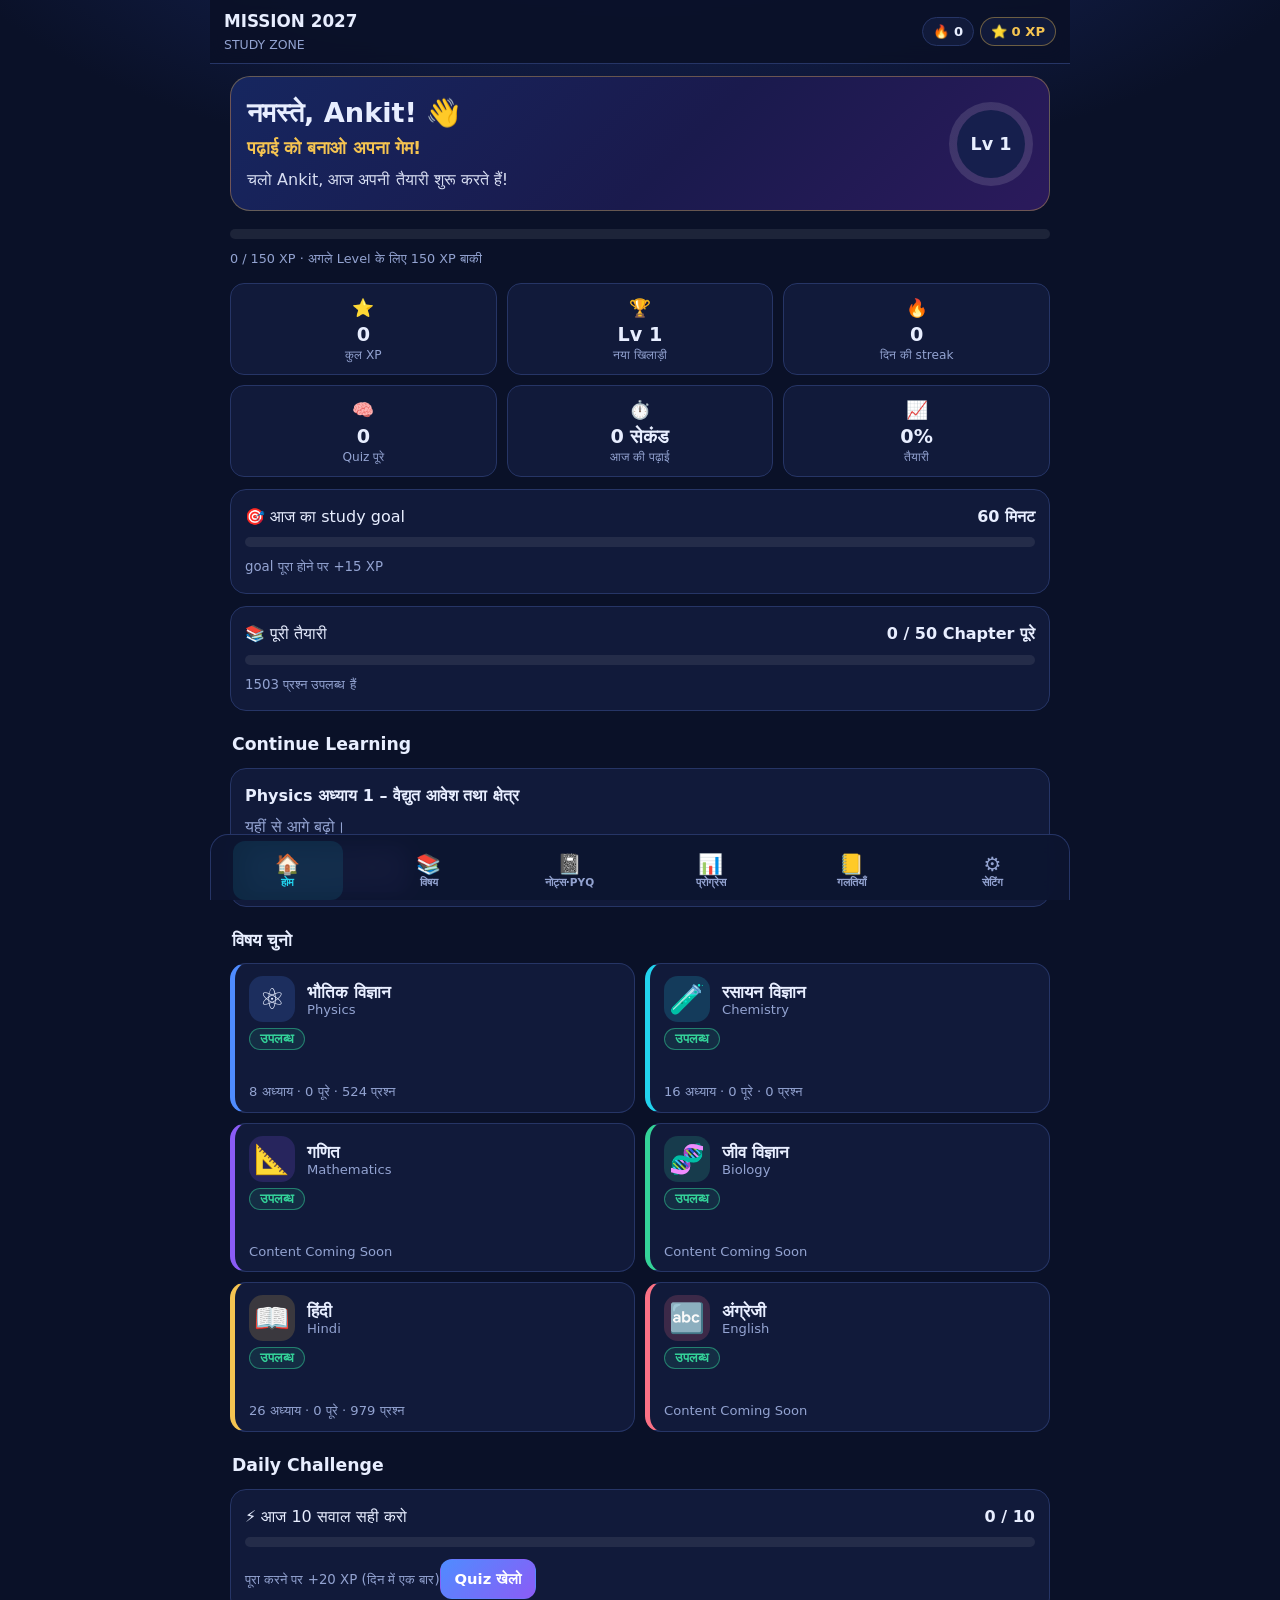
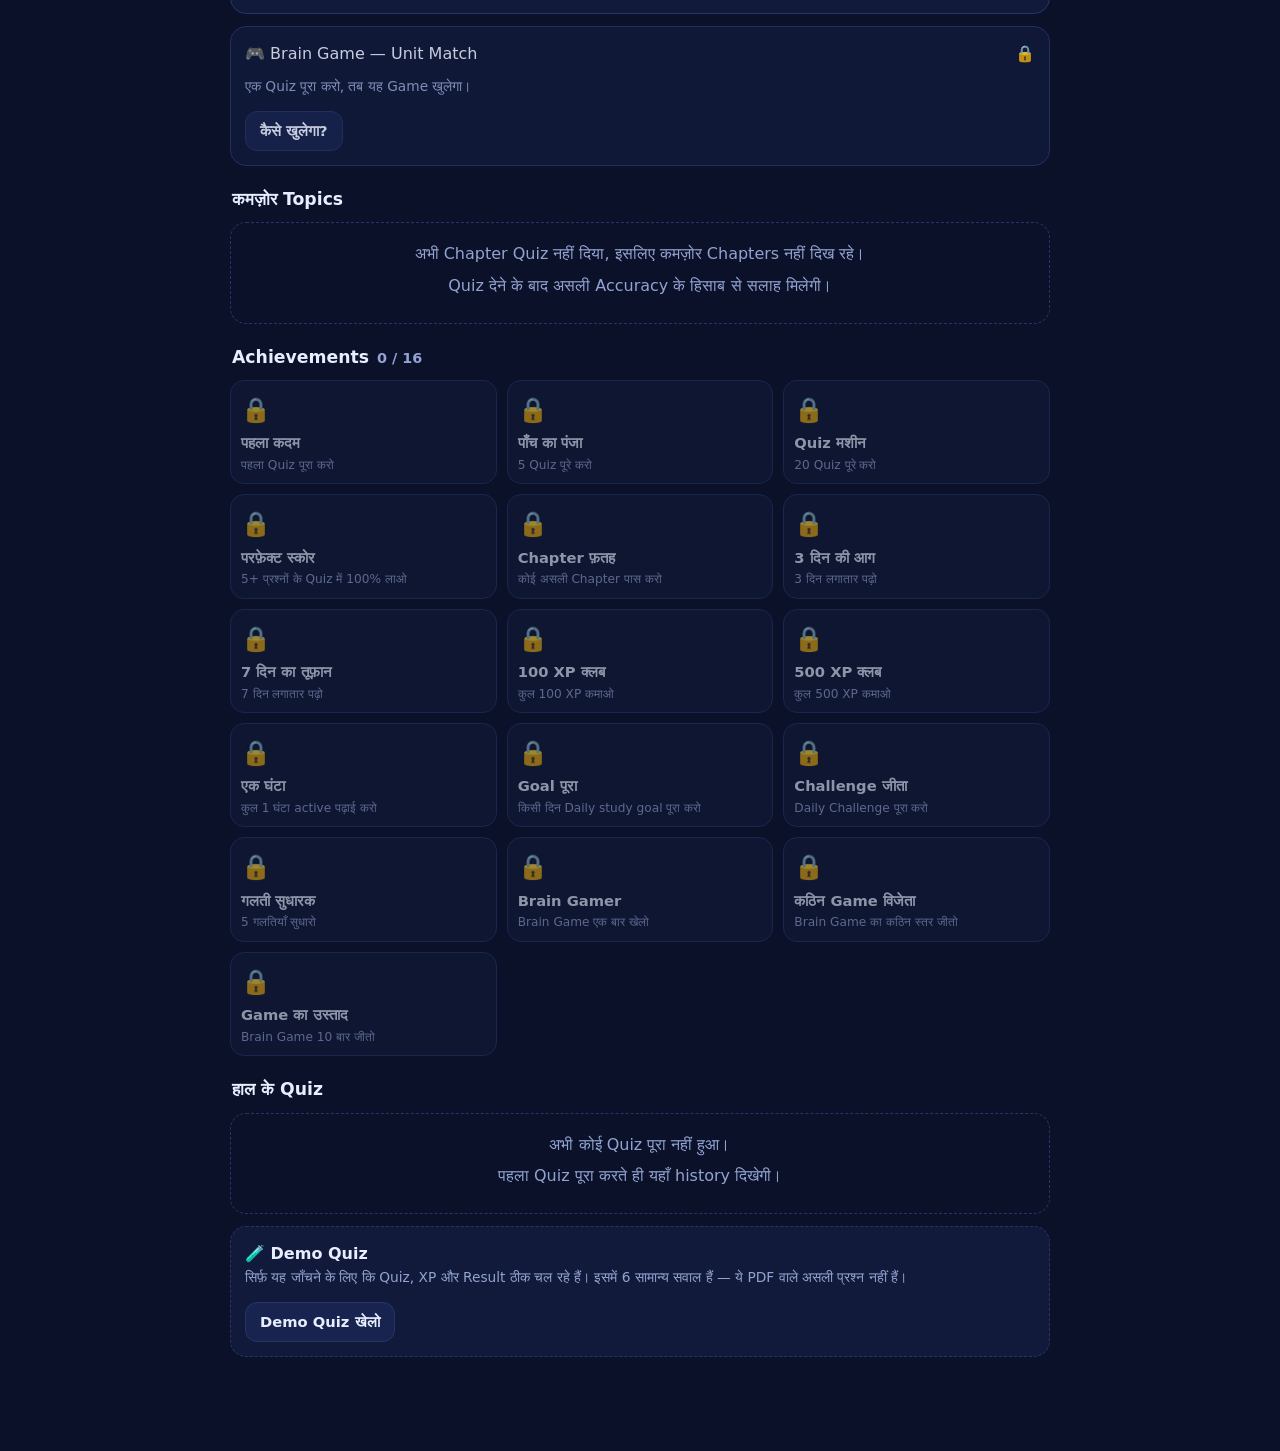
==== index.html @ 1522bf12 "Update index.html" ====
<!DOCTYPE html>
<html lang="hi">
<head>
  <meta charset="UTF-8">
  <meta name="viewport" content="width=device-width, initial-scale=1, viewport-fit=cover">
  <meta name="theme-color" content="#0b1226">
  <meta name="description" content="MISSION 2027 – STUDY ZONE: बिहार बोर्ड कक्षा 12 (2027) की तैयारी के लिए Chapter-wise Quiz, Progress और Rewards।">
  <title>MISSION 2027 – STUDY ZONE</title>
  <link rel="icon" href="data:image/svg+xml,%3Csvg xmlns='http://www.w3.org/2000/svg' viewBox='0 0 100 100'%3E%3Ctext y='.9em' font-size='90'%3E🎯%3C/text%3E%3C/svg%3E">
  <link rel="stylesheet" href="css/style.css">
  <link rel="stylesheet" href="css/responsive.css">
  <link rel="stylesheet" href="css/extras.css">
</head>
<body>
  <div id="app-shell">
    <header class="topbar" id="topbar">
      <button class="icon-btn" id="backBtn" data-action="nav" data-to="/home" aria-label="पीछे जाओ" hidden>←</button>
      <div class="topbar-title">
        <div id="pageTitle">MISSION 2027</div>
        <div id="pageSub" class="topbar-sub">STUDY ZONE</div>
      </div>
      <div class="pills">
        <span class="pill" id="pillStreak" title="Streak (लगातार पढ़ाई के दिन)">🔥 0</span>
        <span class="pill gold" id="pillXp" title="कुल XP">⭐ 0 XP</span>
      </div>
    </header>

    <main id="view" tabindex="-1" aria-live="polite">
      <div class="loading"><div class="spinner"></div><p>लोड हो रहा है…</p></div>
    </main>

    <nav class="bottom-nav x6" id="bottomNav" aria-label="मुख्य मेन्यू">
      <button data-action="nav" data-to="/home" data-tab="home"><span>🏠</span><small>होम</small></button>
      <button data-action="nav" data-to="/subjects" data-tab="subjects"><span>📚</span><small>विषय</small></button>
      <button data-action="nav" data-to="/extras" data-tab="extras"><span>📓</span><small>नोट्स·PYQ</small></button>
      <button data-action="nav" data-to="/progress" data-tab="progress"><span>📊</span><small>प्रोग्रेस</small></button>
      <button data-action="nav" data-to="/mistakes" data-tab="mistakes"><span>📒</span><small>गलतियाँ</small></button>
      <button data-action="nav" data-to="/settings" data-tab="settings"><span>⚙️</span><small>सेटिंग</small></button>
    </nav>
  </div>

  <div id="toastHost" class="toast-host" aria-live="polite"></div>
  <div id="modalHost"></div>

  <noscript>
    <p style="padding:24px;color:#fff;background:#0b1226">इस website को चलाने के लिए JavaScript ज़रूरी है। कृपया browser में JavaScript चालू करें।</p>
  </noscript>

  <!-- JavaScript: क्रम बदलना मत (app.js सबसे आख़िर में) -->
  <script src="js/storage.js"></script>
  <script src="js/timer.js"></script>
  <script src="js/progress.js"></script>
  <script src="js/rewards.js"></script>
  <script src="js/mistakes.js"></script>
  <script src="js/subjects.js"></script>
  <script src="js/chapters.js"></script>
  <script src="js/quiz.js"></script>
  <script src="js/games.js"></script>
  <script src="js/router.js"></script>
  <!-- नए sections (Notes / PYQ / Mixed Practice): app.js से पहले, क्रम यही रखना -->
  <script src="js/extras-core.js"></script>
  <script src="js/extras-quiz.js"></script>
  <script src="js/notes.js"></script>
  <script src="js/pyq.js"></script>
  <script src="js/practice.js"></script>
  <script src="js/app.js"></script>
</body>
</html>
---- css/style.css ----
/* ==========================================================
   MISSION 2027 – STUDY ZONE : मुख्य design (mobile-first)
   रंग बदलने हों तो सिर्फ़ नीचे :root के रंग बदलो।
   ========================================================== */
:root {
  --bg: #0a1128;
  --surface: #111a3a;
  --surface-2: #18244f;
  --line: #263566;
  --text: #e8eeff;
  --muted: #93a3d1;
  --blue: #4f8cff;
  --cyan: #22d3ee;
  --purple: #8b5cf6;
  --gold: #f5c451;
  --green: #34d399;
  --red: #fb7185;
  --radius: 16px;
  --nav-h: 66px;
  --font: "Noto Sans Devanagari", "Mukta", "Nirmala UI", "Segoe UI", system-ui, -apple-system, Roboto, sans-serif;
}

* { box-sizing: border-box; -webkit-tap-highlight-color: transparent; }
html { -webkit-text-size-adjust: 100%; }
body {
  margin: 0;
  background: radial-gradient(1200px 500px at 50% -120px, #1a2a66 0%, var(--bg) 60%) fixed, var(--bg);
  color: var(--text);
  font-family: var(--font);
  font-size: 16px;
  line-height: 1.6;
  min-height: 100vh;
}
h1, h2, h3 { line-height: 1.3; margin: 0; }
p { margin: 0 0 8px; }
button { font-family: inherit; font-size: inherit; color: inherit; cursor: pointer; }
code { background: var(--surface-2); padding: 1px 6px; border-radius: 6px; font-size: 0.85em; word-break: break-all; }
:focus-visible { outline: 3px solid var(--cyan); outline-offset: 2px; }
hr { border: 0; border-top: 1px solid var(--line); margin: 14px 0; }

/* ---------- Layout ---------- */
#app-shell { max-width: 760px; margin: 0 auto; min-height: 100vh; }
#view { padding: 12px 14px calc(var(--nav-h) + 28px + env(safe-area-inset-bottom)); outline: none; }
.page { display: flex; flex-direction: column; gap: 12px; animation: fade 0.25s ease; }
@keyframes fade { from { opacity: 0; } to { opacity: 1; } }

/* ---------- Top bar ---------- */
.topbar {
  position: sticky; top: 0; z-index: 30;
  display: flex; align-items: center; gap: 10px;
  padding: calc(8px + env(safe-area-inset-top)) 14px 8px;
  background: rgba(10, 17, 40, 0.92);
  backdrop-filter: blur(10px);
  border-bottom: 1px solid var(--line);
}
.topbar-title { flex: 1; min-width: 0; }
#pageTitle { font-weight: 800; font-size: 1.05rem; white-space: nowrap; overflow: hidden; text-overflow: ellipsis; }
.topbar-sub { font-size: 0.78rem; color: var(--muted); white-space: nowrap; overflow: hidden; text-overflow: ellipsis; }
.topbar-sub:empty { display: none; }
.icon-btn {
  width: 44px; height: 44px; border-radius: 12px; border: 1px solid var(--line);
  background: var(--surface); font-size: 1.3rem; display: grid; place-items: center; flex: none;
}
.icon-btn[hidden] { display: none; }
.pills { display: flex; gap: 6px; flex: none; }
.pill { background: var(--surface); border: 1px solid var(--line); border-radius: 999px; padding: 3px 10px; font-size: 0.82rem; font-weight: 700; white-space: nowrap; }
.pill.gold { color: var(--gold); border-color: rgba(245, 196, 81, 0.4); }

/* ---------- Bottom nav ---------- */
.bottom-nav {
  position: fixed; left: 0; right: 0; bottom: 0; z-index: 40;
  display: flex; justify-content: space-around;
  height: calc(var(--nav-h) + env(safe-area-inset-bottom));
  padding: 6px 6px env(safe-area-inset-bottom);
  background: rgba(13, 21, 48, 0.96); backdrop-filter: blur(10px);
  border-top: 1px solid var(--line);
}
.bottom-nav button {
  flex: 1; max-width: 110px; background: none; border: 0; border-radius: 12px;
  display: flex; flex-direction: column; align-items: center; justify-content: center; gap: 0; color: var(--muted);
}
.bottom-nav button span { font-size: 1.35rem; line-height: 1.2; }
.bottom-nav button small { font-size: 0.72rem; font-weight: 600; }
.bottom-nav button.active { color: var(--cyan); background: rgba(34, 211, 238, 0.1); }

/* ---------- Cards / text ---------- */
.card { background: var(--surface); border: 1px solid var(--line); border-radius: var(--radius); padding: 14px; }
.card-title { font-size: 1.02rem; margin-bottom: 8px; }
.sec-title { font-size: 1.08rem; margin: 10px 2px 0; display: flex; align-items: baseline; gap: 8px; }
.muted { color: var(--muted); }
.small { font-size: 0.86rem; }
.center { text-align: center; }
.kv { display: flex; justify-content: space-between; gap: 10px; align-items: baseline; margin-bottom: 8px; }
.kv b { text-align: right; }

/* ---------- Grids ---------- */
.grid-2 { display: grid; grid-template-columns: repeat(2, 1fr); gap: 10px; }
.grid-3 { display: grid; grid-template-columns: repeat(3, 1fr); gap: 10px; }
.grid-cards { display: grid; grid-template-columns: 1fr; gap: 10px; }
.stat {
  background: var(--surface); border: 1px solid var(--line); border-radius: 14px;
  padding: 10px 8px; text-align: center; display: flex; flex-direction: column; gap: 0; min-width: 0;
}
.stat b { font-size: 1.2rem; overflow-wrap: anywhere; line-height: 1.35; }
.stat small { color: var(--muted); font-size: 0.76rem; line-height: 1.3; }
.stat-ico { font-size: 1.1rem; }
.stat.ok b { color: var(--green); }
.stat.bad b { color: var(--red); }
.stat.gold b { color: var(--gold); }

/* ---------- Buttons ---------- */
.btn {
  min-height: 46px; padding: 10px 18px; border-radius: 14px; border: 1px solid transparent;
  background: linear-gradient(135deg, var(--blue), var(--purple)); color: #fff; font-weight: 700;
  text-decoration: none; display: inline-flex; align-items: center; justify-content: center; text-align: center;
  transition: transform 0.08s ease, filter 0.15s ease;
}
.btn:active { transform: scale(0.97); }
.btn:hover { filter: brightness(1.08); }
.btn.small { min-height: 40px; padding: 6px 14px; font-size: 0.92rem; border-radius: 12px; }
.btn.block { width: 100%; }
.btn.ghost { background: var(--surface-2); border-color: var(--line); color: var(--text); }
.btn.success { background: linear-gradient(135deg, #10b981, #059669); }
.btn.danger { background: linear-gradient(135deg, #ef4444, #be123c); }
.btn:disabled { opacity: 0.45; cursor: not-allowed; filter: none; transform: none; }
.btn-row { display: flex; gap: 8px; flex-wrap: wrap; }
.btn-row.wrap > * { flex: 1 1 140px; }
.btn-stack { display: flex; flex-direction: column; gap: 8px; }
.link-btn { background: none; border: 0; color: var(--muted); text-decoration: underline; padding: 10px; align-self: center; font-size: 0.86rem; }

/* ---------- Chips ---------- */
.chip { display: inline-block; background: var(--surface-2); border: 1px solid var(--line); border-radius: 999px; padding: 2px 10px; font-size: 0.8rem; font-weight: 600; white-space: nowrap; }
.chip.tiny { font-size: 0.72rem; padding: 0 8px; }
.chip.ok, .chip.st-done { color: var(--green); border-color: rgba(52, 211, 153, 0.5); background: rgba(52, 211, 153, 0.1); }
.chip.bad, .chip.st-error { color: var(--red); border-color: rgba(251, 113, 133, 0.5); background: rgba(251, 113, 133, 0.1); }
.chip.soon, .chip.st-soon { color: var(--gold); border-color: rgba(245, 196, 81, 0.45); background: rgba(245, 196, 81, 0.08); }
.chip.st-progress { color: var(--cyan); border-color: rgba(34, 211, 238, 0.5); }
.chip.st-new { color: var(--blue); border-color: rgba(79, 140, 255, 0.5); }
.chip.st-locked { color: var(--muted); }
.chip.src-pdf { color: var(--cyan); }
.chip.src-demo { color: var(--gold); }
.chip.src-concept { color: var(--purple); }
.chip.src-pyq { color: var(--green); }
.chips { display: flex; gap: 8px; flex-wrap: wrap; }
.chips.scroll { flex-wrap: nowrap; overflow-x: auto; padding-bottom: 4px; }
.chip-btn { background: var(--surface); border: 1px solid var(--line); border-radius: 999px; padding: 7px 14px; min-height: 40px; font-weight: 600; white-space: nowrap; }
.chip-btn.on { background: rgba(34, 211, 238, 0.14); border-color: var(--cyan); color: var(--cyan); }

/* ---------- Progress bar ---------- */
.progress { height: 10px; background: rgba(255, 255, 255, 0.08); border-radius: 999px; overflow: hidden; display: block; margin: 6px 0; }
.progress > span { display: block; height: 100%; background: linear-gradient(90deg, var(--cyan), var(--blue)); border-radius: 999px; transition: width 0.5s ease; }

/* ---------- Banners / empty ---------- */
.banner { border-radius: 14px; padding: 10px 14px; font-weight: 600; display: flex; justify-content: space-between; gap: 10px; align-items: center; border: 1px solid var(--line); background: var(--surface-2); }
.banner.warn { background: rgba(245, 196, 81, 0.12); border-color: rgba(245, 196, 81, 0.5); }
.banner.info { background: rgba(79, 140, 255, 0.12); border-color: rgba(79, 140, 255, 0.5); }
.banner.ok { background: rgba(52, 211, 153, 0.12); border-color: rgba(52, 211, 153, 0.5); display: block; }
.banner.bad { background: rgba(251, 113, 133, 0.12); border-color: rgba(251, 113, 133, 0.5); }
.empty { text-align: center; padding: 18px 14px; border: 1px dashed var(--line); border-radius: var(--radius); color: var(--muted); }
.empty p { margin-bottom: 6px; }
.empty.big { padding: 28px 16px; display: flex; flex-direction: column; align-items: center; gap: 8px; }
.empty.big h3 { color: var(--text); }
.empty-ico { font-size: 2.4rem; }
.empty.ok-box { color: var(--green); border-color: rgba(52, 211, 153, 0.4); }
.loading { display: flex; flex-direction: column; align-items: center; gap: 12px; padding: 60px 0; color: var(--muted); }
.spinner { width: 38px; height: 38px; border-radius: 50%; border: 4px solid var(--line); border-top-color: var(--cyan); animation: spin 0.8s linear infinite; }
@keyframes spin { to { transform: rotate(360deg); } }

/* ---------- Rows list ---------- */
.list { display: flex; flex-direction: column; gap: 8px; }
.row-btn {
  display: flex; align-items: center; gap: 10px; width: 100%; text-align: left;
  background: var(--surface); border: 1px solid var(--line); border-radius: 14px; padding: 10px 12px;
}
.row-ico { width: 34px; height: 34px; border-radius: 10px; display: grid; place-items: center; font-weight: 800; flex: none; background: var(--surface-2); }
.row-ico.ok { color: var(--green); background: rgba(52, 211, 153, 0.14); }
.row-ico.bad { color: var(--red); background: rgba(251, 113, 133, 0.14); }
.row-main { flex: 1; min-width: 0; display: flex; flex-direction: column; }
.row-main strong { overflow-wrap: anywhere; }
.row-main small, .row-end small { color: var(--muted); font-size: 0.78rem; }
.row-end { display: flex; flex-direction: column; align-items: flex-end; flex: none; }

/* ---------- Home hero ---------- */
.hero {
  display: flex; align-items: center; justify-content: space-between; gap: 12px;
  padding: 18px 16px; border-radius: 20px; border: 1px solid rgba(245, 196, 81, 0.35);
  background: linear-gradient(135deg, #16265f 0%, #1a1a4d 55%, #2b1a5c 100%);
}
.hero h1 { font-size: 1.45rem; }
.tagline { font-size: 1.12rem; font-weight: 800; color: var(--gold); margin: 4px 0; }
.hero-msg { color: var(--text); margin: 0; opacity: 0.92; }
.hero-level { flex: none; }
.ring {
  --p: 0; width: 84px; height: 84px; border-radius: 50%; position: relative; display: grid; place-items: center;
  background: conic-gradient(var(--gold) calc(var(--p) * 1%), rgba(255, 255, 255, 0.12) 0);
}
.ring::before { content: ""; position: absolute; inset: 8px; border-radius: 50%; background: #161f4d; }
.ring span { position: relative; font-weight: 800; font-size: 1.1rem; }
.xpbar small { color: var(--muted); font-size: 0.8rem; }
.xpbar .progress > span { background: linear-gradient(90deg, var(--gold), #f59e0b); }

/* ---------- Subject card ---------- */
.subject-card {
  --accent: var(--blue);
  display: flex; flex-direction: column; gap: 6px; text-align: left; width: 100%;
  background: var(--surface); border: 1px solid var(--line); border-left: 5px solid var(--accent); border-radius: var(--radius); padding: 12px 14px;
}
.subject-card .chip { align-self: flex-start; }
.subject-card .progress > span { background: var(--accent); }
.sc-top { display: flex; align-items: center; gap: 12px; }
.sc-ico { font-size: 1.8rem; width: 46px; height: 46px; border-radius: 14px; display: grid; place-items: center; background: color-mix(in srgb, var(--accent) 18%, transparent); flex: none; }
.sc-ico.big { font-size: 2.1rem; width: 56px; height: 56px; }
.sc-name { display: flex; flex-direction: column; }
.sc-name strong { font-size: 1.05rem; }
.sc-name small, .sc-meta { color: var(--muted); font-size: 0.82rem; }

.hero-sub { --accent: var(--blue); border-top: 4px solid var(--accent); }
.hero-sub .progress > span { background: var(--accent); }
.hs-top { display: flex; align-items: center; gap: 12px; margin-bottom: 8px; }
.hs-top > div { flex: 1; min-width: 0; }
.hs-top h2 { font-size: 1.2rem; }

/* ---------- Chapter card ---------- */
.chapter-list { display: flex; flex-direction: column; gap: 10px; }
.chapter-card { background: var(--surface); border: 1px solid var(--line); border-radius: var(--radius); padding: 12px 14px; display: flex; flex-direction: column; gap: 8px; cursor: pointer; }
.chapter-card.st-locked { opacity: 0.6; }
.chapter-card.st-done { border-color: rgba(52, 211, 153, 0.5); }
.cc-head { display: flex; gap: 12px; align-items: flex-start; }
.cc-no { width: 38px; height: 38px; border-radius: 12px; flex: none; display: grid; place-items: center; font-weight: 800; background: linear-gradient(135deg, var(--blue), var(--purple)); }
.cc-no.big { width: 52px; height: 52px; font-size: 1.4rem; }
.cc-title { display: flex; flex-direction: column; gap: 6px; min-width: 0; }
.cc-title strong { overflow-wrap: anywhere; }
.cc-chips { display: flex; flex-wrap: wrap; gap: 6px; }
.cc-stats { display: flex; gap: 16px; color: var(--muted); font-size: 0.86rem; }
.cc-stats b { color: var(--text); }
.soon-card { border-style: dashed; }

/* ---------- Quiz ---------- */
.quiz-top { display: flex; align-items: center; gap: 8px; }
.quiz-timer { margin-left: auto; font-weight: 700; font-variant-numeric: tabular-nums; color: var(--gold); }
.q-card { padding: 16px; }
.q-text { font-size: 1.08rem; font-weight: 600; white-space: pre-wrap; overflow-wrap: anywhere; margin: 0 0 6px; }
.options { display: flex; flex-direction: column; gap: 10px; }
.opt {
  display: flex; gap: 12px; align-items: center; text-align: left; width: 100%;
  min-height: 54px; padding: 10px 12px; border-radius: 14px; background: var(--surface); border: 1.5px solid var(--line);
  transition: border-color 0.15s ease, background 0.15s ease;
}
.opt:not(:disabled):hover { border-color: var(--blue); }
.opt:not(:disabled):active { transform: scale(0.99); }
.opt-key { width: 32px; height: 32px; border-radius: 10px; display: grid; place-items: center; font-weight: 800; background: var(--surface-2); flex: none; }
.opt-text { flex: 1; overflow-wrap: anywhere; white-space: pre-wrap; }
.opt:disabled { cursor: default; color: var(--text); }
.opt.right { border-color: var(--green); background: rgba(52, 211, 153, 0.14); }
.opt.right .opt-key { background: var(--green); color: #052e1c; }
.opt.wrong { border-color: var(--red); background: rgba(251, 113, 133, 0.14); }
.opt.wrong .opt-key { background: var(--red); color: #3b0714; }
.opt.dim { opacity: 0.5; }
.feedback { border-radius: 14px; padding: 12px 14px; border: 1px solid; animation: fade 0.25s ease; }
.feedback.ok { border-color: var(--green); background: rgba(52, 211, 153, 0.1); }
.feedback.bad { border-color: var(--red); background: rgba(251, 113, 133, 0.1); }
.feedback p { margin: 4px 0 0; }
.expl { color: #cfd9f7; white-space: pre-wrap; overflow-wrap: anywhere; }
.quiz-nav { display: flex; gap: 10px; }
.quiz-nav .btn { flex: 1; }

/* ---------- Result ---------- */
.result-hero { text-align: center; display: flex; flex-direction: column; align-items: center; gap: 8px; padding: 20px 14px; }
.result-hero .ring { width: 112px; height: 112px; }
.result-hero .ring::before { inset: 10px; background: var(--surface); }
.result-hero .ring span { font-size: 1.6rem; }
.result-hero.ok { border-color: var(--green); }
.result-hero.ok .ring { background: conic-gradient(var(--green) calc(var(--p) * 1%), rgba(255, 255, 255, 0.12) 0); }
.result-hero.bad { border-color: var(--red); }
.result-hero.bad .ring { background: conic-gradient(var(--red) calc(var(--p) * 1%), rgba(255, 255, 255, 0.12) 0); }
.result-hero.info .ring { background: conic-gradient(var(--cyan) calc(var(--p) * 1%), rgba(255, 255, 255, 0.12) 0); }
.xp-list { list-style: none; margin: 0 0 8px; padding: 0; }
.xp-list li { display: flex; justify-content: space-between; gap: 10px; padding: 6px 0; border-bottom: 1px dashed var(--line); }
.xp-list li b { color: var(--gold); }
.advice { border-left: 4px solid var(--cyan); }

/* ---------- Mistakes / review ---------- */
.mk-head { display: flex; gap: 8px; margin-bottom: 8px; flex-wrap: wrap; }
.mistake, .review { display: block; }
.mistake.resolved { opacity: 0.75; }
.ans { margin: 4px 0; overflow-wrap: anywhere; }
.ans.ok { color: var(--green); }
.ans.bad { color: var(--red); }
.review.ok { border-left: 4px solid var(--green); }
.review.bad { border-left: 4px solid var(--red); }
.summary-row { display: grid; grid-template-columns: repeat(3, 1fr); text-align: center; }
.summary-row b { display: block; font-size: 1.3rem; }
.summary-row small { color: var(--muted); }
.weak { border-left: 4px solid var(--red); }
.weak-head { display: flex; justify-content: space-between; gap: 8px; align-items: center; margin-bottom: 6px; }

/* ---------- Progress page ---------- */
.acc-row { margin-bottom: 12px; }
.acc-row:last-child { margin-bottom: 0; }
.acc-head { display: flex; justify-content: space-between; }
.bars { display: flex; gap: 8px; align-items: flex-end; height: 150px; }
.bar-col { flex: 1; display: flex; flex-direction: column; align-items: center; height: 100%; }
.bar-val { font-size: 0.72rem; color: var(--muted); height: 16px; }
.bar-track { flex: 1; width: 100%; max-width: 30px; display: flex; align-items: flex-end; background: rgba(255, 255, 255, 0.05); border-radius: 8px; overflow: hidden; }
.bar-track i { display: block; width: 100%; background: var(--blue); border-radius: 8px 8px 0 0; }
.bar-track i.today { background: var(--gold); }
.bar-lbl { font-size: 0.72rem; color: var(--muted); }

/* ---------- Achievements ---------- */
.badges { display: grid; grid-template-columns: repeat(2, 1fr); gap: 10px; }
.badge { background: var(--surface); border: 1px solid var(--line); border-radius: 14px; padding: 10px; display: flex; flex-direction: column; align-items: flex-start; gap: 2px; }
.badge b { font-size: 0.92rem; }
.badge small { color: var(--muted); font-size: 0.76rem; line-height: 1.35; }
.b-ico { font-size: 1.5rem; }
.badge.on { border-color: rgba(245, 196, 81, 0.6); background: linear-gradient(135deg, rgba(245, 196, 81, 0.12), var(--surface)); }
.badge.off { opacity: 0.6; }

/* ---------- Home cards ---------- */
.challenge.done { border-color: rgba(52, 211, 153, 0.5); }
.game-card.locked { opacity: 0.85; }
.demo { border-style: dashed; }
.continue p { margin-bottom: 6px; }

/* ---------- Game ---------- */
.game-info { display: flex; gap: 8px; margin-bottom: 8px; }
.game-board { display: grid; grid-template-columns: repeat(3, 1fr); gap: 8px; }
.gcard {
  min-height: 84px; padding: 6px; border-radius: 14px; border: 1.5px solid var(--line); background: var(--surface-2);
  display: grid; place-items: center; text-align: center; font-weight: 700; font-size: 0.86rem; line-height: 1.3; overflow-wrap: anywhere;
}
.gcard .q { font-size: 1.6rem; color: var(--muted); }
.gcard.open { border-color: var(--cyan); background: rgba(34, 211, 238, 0.12); }
.gcard.matched { border-color: var(--green); background: rgba(52, 211, 153, 0.14); color: var(--text); opacity: 1; }
.gcard.q.open span, .gcard.q.matched span { color: var(--text); }
.gcard.a.open span, .gcard.a.matched span { color: var(--gold); }

/* ---------- Settings / forms ---------- */
.field { display: flex; flex-direction: column; gap: 6px; margin-bottom: 12px; }
.field > span { font-weight: 600; font-size: 0.9rem; }
input[type="text"], select, textarea, input[type="file"] {
  width: 100%; background: var(--surface-2); color: var(--text); border: 1px solid var(--line); border-radius: 12px; padding: 10px 12px; font-family: inherit; font-size: 1rem;
}
.code-area { min-height: 110px; font-family: ui-monospace, Menlo, Consolas, monospace; font-size: 0.8rem; }
.danger-zone { border-color: rgba(251, 113, 133, 0.5); }
.info-list { padding-left: 18px; margin: 0; }
.info-list li { margin-bottom: 6px; }
details.card summary { cursor: pointer; font-weight: 700; }
.datacheck { padding-left: 18px; margin: 10px 0 0; }
.datacheck li.sub { color: var(--muted); list-style: none; margin-left: -6px; }

/* ---------- Modal / Toast ---------- */
.modal-backdrop { position: fixed; inset: 0; z-index: 100; background: rgba(3, 7, 20, 0.72); display: grid; place-items: center; padding: 18px; animation: fade 0.15s ease; }
.modal { width: 100%; max-width: 420px; background: var(--surface); border: 1px solid var(--line); border-radius: 20px; padding: 20px; box-shadow: 0 20px 60px rgba(0, 0, 0, 0.5); }
.modal h3 { margin-bottom: 8px; }
.modal p { color: #cfd9f7; }
.modal-actions { display: flex; flex-direction: column; gap: 8px; margin-top: 14px; }
.modal-actions .btn.primary { background: linear-gradient(135deg, var(--blue), var(--purple)); }
.toast-host { position: fixed; left: 0; right: 0; bottom: calc(var(--nav-h) + 14px + env(safe-area-inset-bottom)); z-index: 90; display: flex; flex-direction: column; align-items: center; gap: 8px; padding: 0 14px; pointer-events: none; }
.toast { max-width: 460px; background: #1c2a5c; border: 1px solid var(--blue); color: var(--text); padding: 10px 16px; border-radius: 14px; font-weight: 600; box-shadow: 0 8px 30px rgba(0, 0, 0, 0.4); animation: pop 0.25s ease; }
.toast.success { border-color: var(--green); }
.toast.warn { border-color: var(--gold); }
.toast.out { opacity: 0; transition: opacity 0.3s ease; }
@keyframes pop { from { transform: translateY(10px); opacity: 0; } to { transform: none; opacity: 1; } }

@media (prefers-reduced-motion: reduce) {
  *, *::before, *::after { animation-duration: 0.01ms !important; transition-duration: 0.01ms !important; }
}

/* ---------- छोटे spacing सुधार ---------- */
#quizBody, #gameArea { display: flex; flex-direction: column; gap: 12px; }
.card .btn.block { margin-top: 10px; }
.card .chips { margin-bottom: 10px; }
.card .btn-row { margin-top: 8px; }
.card > .btn.small { margin-top: 6px; }
.chapter-card .btn.small { align-self: flex-start; }
.game-info { margin-bottom: 0; }
.card .btn.block + p { margin-top: 8px; }
---- css/responsive.css ----
/* ==========================================================
   responsive.css : बड़ी screen (tablet/laptop) और बहुत छोटी screen के लिए बदलाव
   ========================================================== */

/* बहुत छोटे phone (320–360px) */
@media (max-width: 360px) {
  #view { padding-left: 10px; padding-right: 10px; }
  .hero h1 { font-size: 1.25rem; }
  .ring { width: 70px; height: 70px; }
  .grid-3 { gap: 8px; }
  .stat b { font-size: 1.05rem; }
  .pill { padding: 2px 8px; font-size: 0.76rem; }
  .gcard { font-size: 0.78rem; min-height: 76px; }
}

/* Tablet */
@media (min-width: 640px) {
  #view { padding-left: 20px; padding-right: 20px; }
  .grid-cards { grid-template-columns: repeat(2, 1fr); }
  .badges { grid-template-columns: repeat(3, 1fr); }
  .game-board { grid-template-columns: repeat(4, 1fr); }
  .modal-actions { flex-direction: row; justify-content: flex-end; }
  .btn-stack { flex-direction: row; flex-wrap: wrap; }
  .btn-stack .btn { flex: 1 1 200px; }
}

/* Laptop */
@media (min-width: 900px) {
  #app-shell { max-width: 860px; }
  .bottom-nav { left: 50%; right: auto; width: 860px; transform: translateX(-50%); border-radius: 18px 18px 0 0; border-left: 1px solid var(--line); border-right: 1px solid var(--line); }
  .toast-host { left: 50%; right: auto; width: 860px; transform: translateX(-50%); }
  .hero h1 { font-size: 1.7rem; }
}

/* Landscape phone: bottom nav थोड़ा छोटा */
@media (max-height: 460px) and (orientation: landscape) {
  :root { --nav-h: 54px; }
  .bottom-nav button small { display: none; }
}
---- css/extras.css ----
/* ==========================================================
   extras.css : नए sections (Notes, PYQ, Mixed Practice) का design
   पुराने style.css के रंग (:root variables) ही इस्तेमाल होते हैं,
   इसलिए पुरानी website का रूप नहीं बदलता।
   सारे class नाम "x-", "nt-", "pq-", "px-" से शुरू होते हैं।
   ========================================================== */

/* ---------- सामान्य ---------- */
.x-new { color: var(--cyan); border-color: rgba(34, 211, 238, 0.55); background: rgba(34, 211, 238, 0.1); }
.x-hub-card { display: flex; flex-direction: column; gap: 6px; width: 100%; text-align: left; background: var(--surface); border: 1px solid var(--line); border-left: 5px solid var(--accent, var(--blue)); border-radius: var(--radius); padding: 14px; }
.x-hub-card strong { font-size: 1.1rem; }
.x-hub-card .x-hub-top { display: flex; align-items: center; gap: 12px; }
.x-hub-ico { font-size: 1.8rem; width: 48px; height: 48px; border-radius: 14px; display: grid; place-items: center; background: color-mix(in srgb, var(--accent, var(--blue)) 20%, transparent); flex: none; }
.x-meta { color: var(--muted); font-size: 0.84rem; }
.x-search { width: 100%; min-height: 44px; padding: 8px 14px; border-radius: 12px; border: 1px solid var(--line); background: var(--surface); color: var(--text); font: inherit; }
.x-search:focus { outline: 3px solid var(--cyan); outline-offset: 1px; }
.x-list { display: flex; flex-direction: column; gap: 10px; }
.x-row { display: flex; align-items: center; gap: 12px; width: 100%; text-align: left; background: var(--surface); border: 1px solid var(--line); border-radius: var(--radius); padding: 12px 14px; }
.x-row.off { opacity: 0.78; }
.x-row-no { width: 40px; height: 40px; border-radius: 12px; flex: none; display: grid; place-items: center; font-weight: 800; background: linear-gradient(135deg, var(--blue), var(--purple)); }
.x-row-main { display: flex; flex-direction: column; gap: 4px; min-width: 0; flex: 1; }
.x-row-main strong { overflow-wrap: anywhere; }
.x-row-end { color: var(--muted); font-size: 1.3rem; flex: none; }
.x-note { font-size: 0.86rem; color: var(--muted); }
.x-check-out { display: flex; flex-direction: column; gap: 6px; font-size: 0.86rem; }
.x-check-out .ln { padding: 6px 10px; border-radius: 10px; border: 1px solid var(--line); background: var(--surface-2); overflow-wrap: anywhere; }
.x-check-out .ln.ok { border-color: rgba(52, 211, 153, 0.5); }
.x-check-out .ln.bad { border-color: rgba(251, 113, 133, 0.55); }
.x-check-out .ln.warn { border-color: rgba(245, 196, 81, 0.55); }

/* ---------- Notes : Student Notebook ---------- */
.nt-head { background: linear-gradient(135deg, rgba(79, 140, 255, 0.16), rgba(139, 92, 246, 0.12)); }
.nt-head h2 { font-size: 1.15rem; margin: 6px 0 2px; }
.nt-sec { display: flex; flex-direction: column; gap: 10px; }
.nt-sheet {
  position: relative; border-radius: 14px; padding: 14px 14px 14px 22px;
  background:
    linear-gradient(90deg, transparent 15px, rgba(251, 113, 133, 0.55) 15px, rgba(251, 113, 133, 0.55) 16px, transparent 16px),
    repeating-linear-gradient(to bottom, transparent 0, transparent 30px, rgba(147, 163, 209, 0.13) 30px, rgba(147, 163, 209, 0.13) 31px),
    var(--surface);
  border: 1px solid var(--line);
}
.nt-sheet h3 { font-size: 1.06rem; margin-bottom: 6px; color: var(--gold); overflow-wrap: anywhere; }
.nt-sheet p { font-size: 1.03rem; line-height: 1.85; overflow-wrap: anywhere; margin: 0 0 8px; }
.nt-sheet ul { margin: 4px 0 4px; padding-left: 20px; }
.nt-sheet li { font-size: 1.03rem; line-height: 1.8; overflow-wrap: anywhere; margin-bottom: 4px; }
.nt-q { font-weight: 700; color: var(--cyan); }
.nt-a { color: var(--text); }
.nt-term { font-weight: 800; color: var(--green); }
.nt-formula { font-family: "Cambria Math", "STIX Two Math", "Times New Roman", serif; font-size: 1.2rem; background: var(--surface-2); border: 1px dashed var(--line); border-radius: 10px; padding: 10px 12px; margin: 6px 0; overflow-x: auto; white-space: pre-wrap; overflow-wrap: anywhere; }
.nt-media { max-width: 100%; height: auto; border-radius: 10px; background: #fff; display: block; margin: 8px auto; }
.nt-embed { width: 100%; border: 1px solid var(--line); border-radius: 12px; background: #fff; display: block; margin: 8px 0; }
.nt-cap { color: var(--muted); font-size: 0.86rem; text-align: center; }
.nt-item[hidden], .nt-sec[hidden] { display: none; }

/* ---------- PYQ ---------- */
.pq-card { display: flex; flex-direction: column; gap: 8px; }
.pq-card .q-text { font-size: 1.04rem; }
.pq-opts { display: flex; flex-direction: column; gap: 6px; }
.pq-opt { display: flex; gap: 10px; align-items: flex-start; padding: 8px 10px; border: 1px solid var(--line); border-radius: 12px; background: var(--surface-2); }
.pq-opt b { width: 26px; height: 26px; border-radius: 8px; display: grid; place-items: center; background: var(--surface); flex: none; font-size: 0.85rem; }
.pq-opt span { flex: 1; overflow-wrap: anywhere; white-space: pre-wrap; }
.pq-opt.right { border-color: var(--green); background: rgba(52, 211, 153, 0.14); }
.pq-opt.right b { background: var(--green); color: #052e1c; }
.pq-ans { border: 1px solid var(--green); background: rgba(52, 211, 153, 0.08); border-radius: 12px; padding: 10px 12px; }
.pq-ans[hidden] { display: none; }
.pq-ans p { margin: 0 0 6px; white-space: pre-wrap; overflow-wrap: anywhere; }
.pq-card[hidden] { display: none; }

/* ---------- Mixed Practice / PYQ Quiz mode ---------- */
.px-best { color: var(--gold); font-weight: 700; }
.px-chap { display: flex; flex-direction: column; gap: 6px; }
.px-chap .kv { margin: 0; font-size: 0.92rem; }

/* बहुत छोटे phone पर नीचे के 6 बटन */
.bottom-nav.x6 button { min-width: 0; padding-left: 2px; padding-right: 2px; }
.bottom-nav.x6 button small { font-size: 0.66rem; white-space: nowrap; }
.bottom-nav.x6 button span { font-size: 1.25rem; }
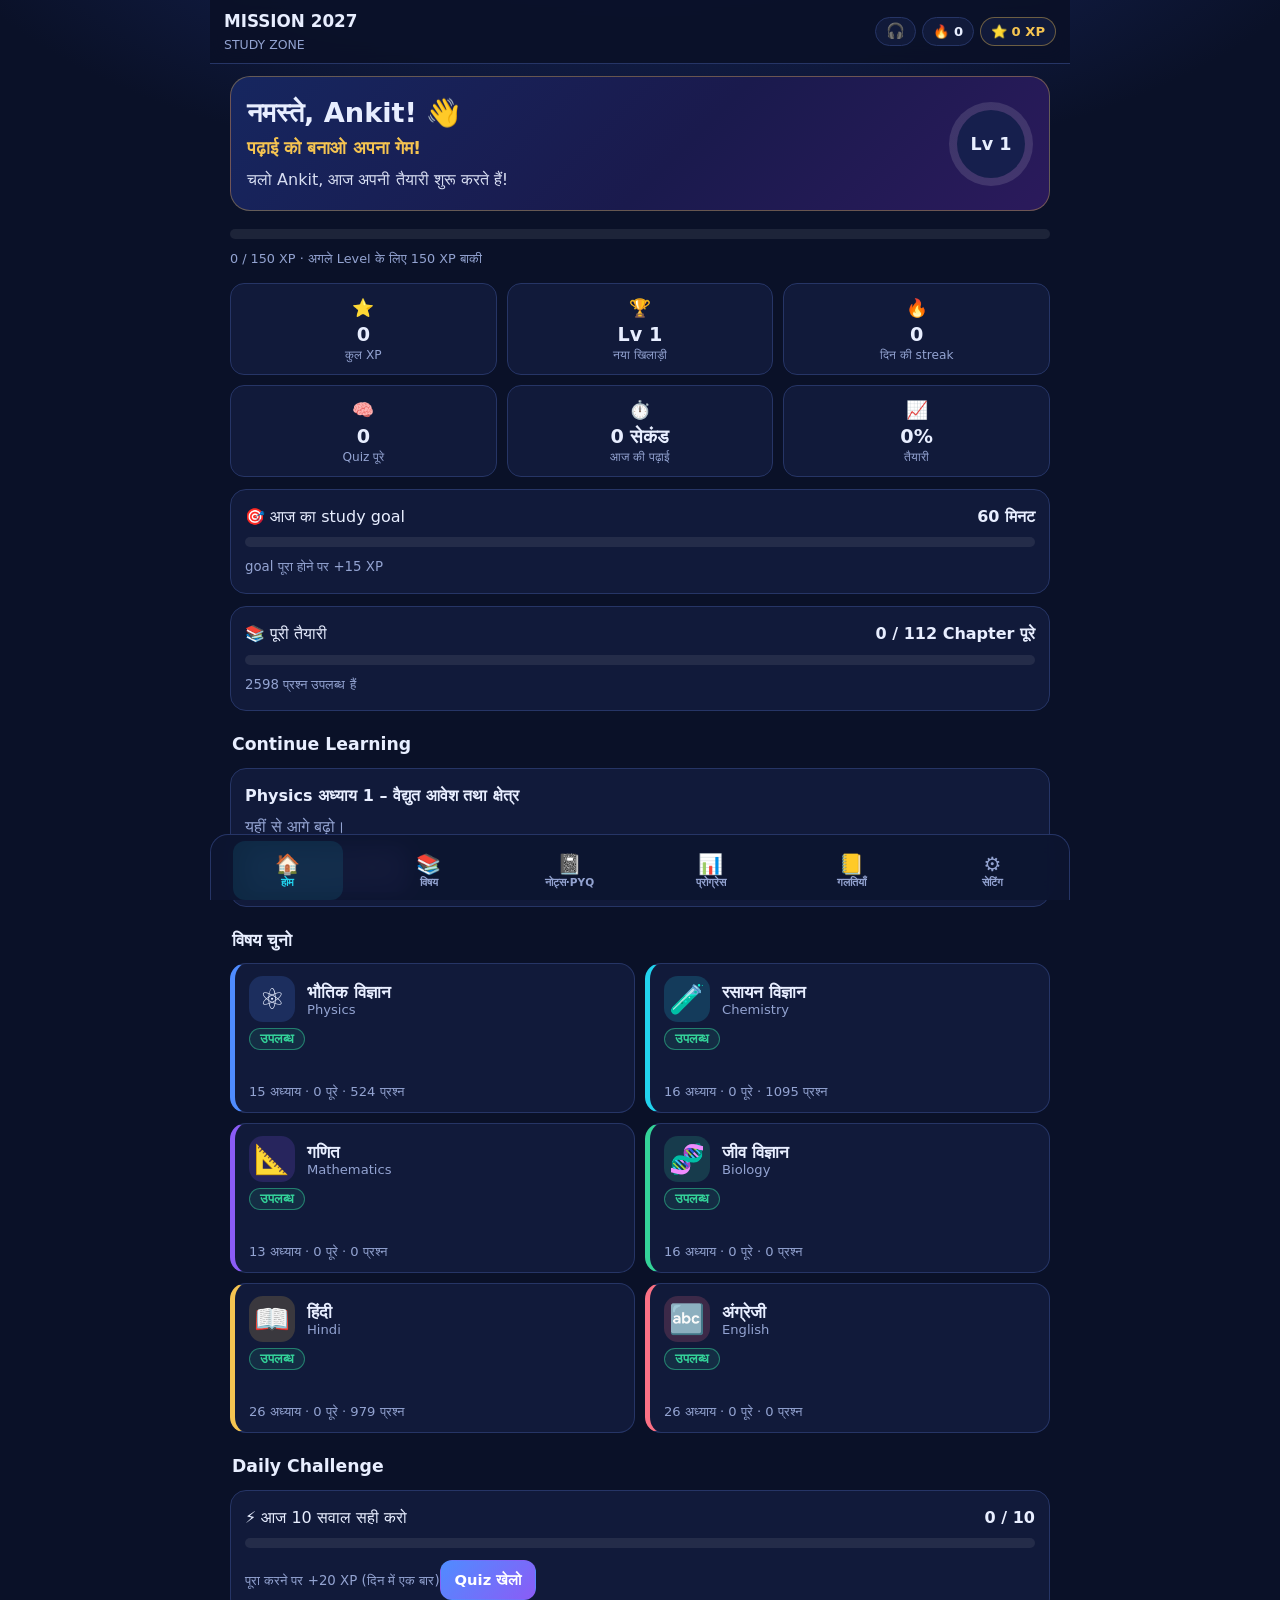
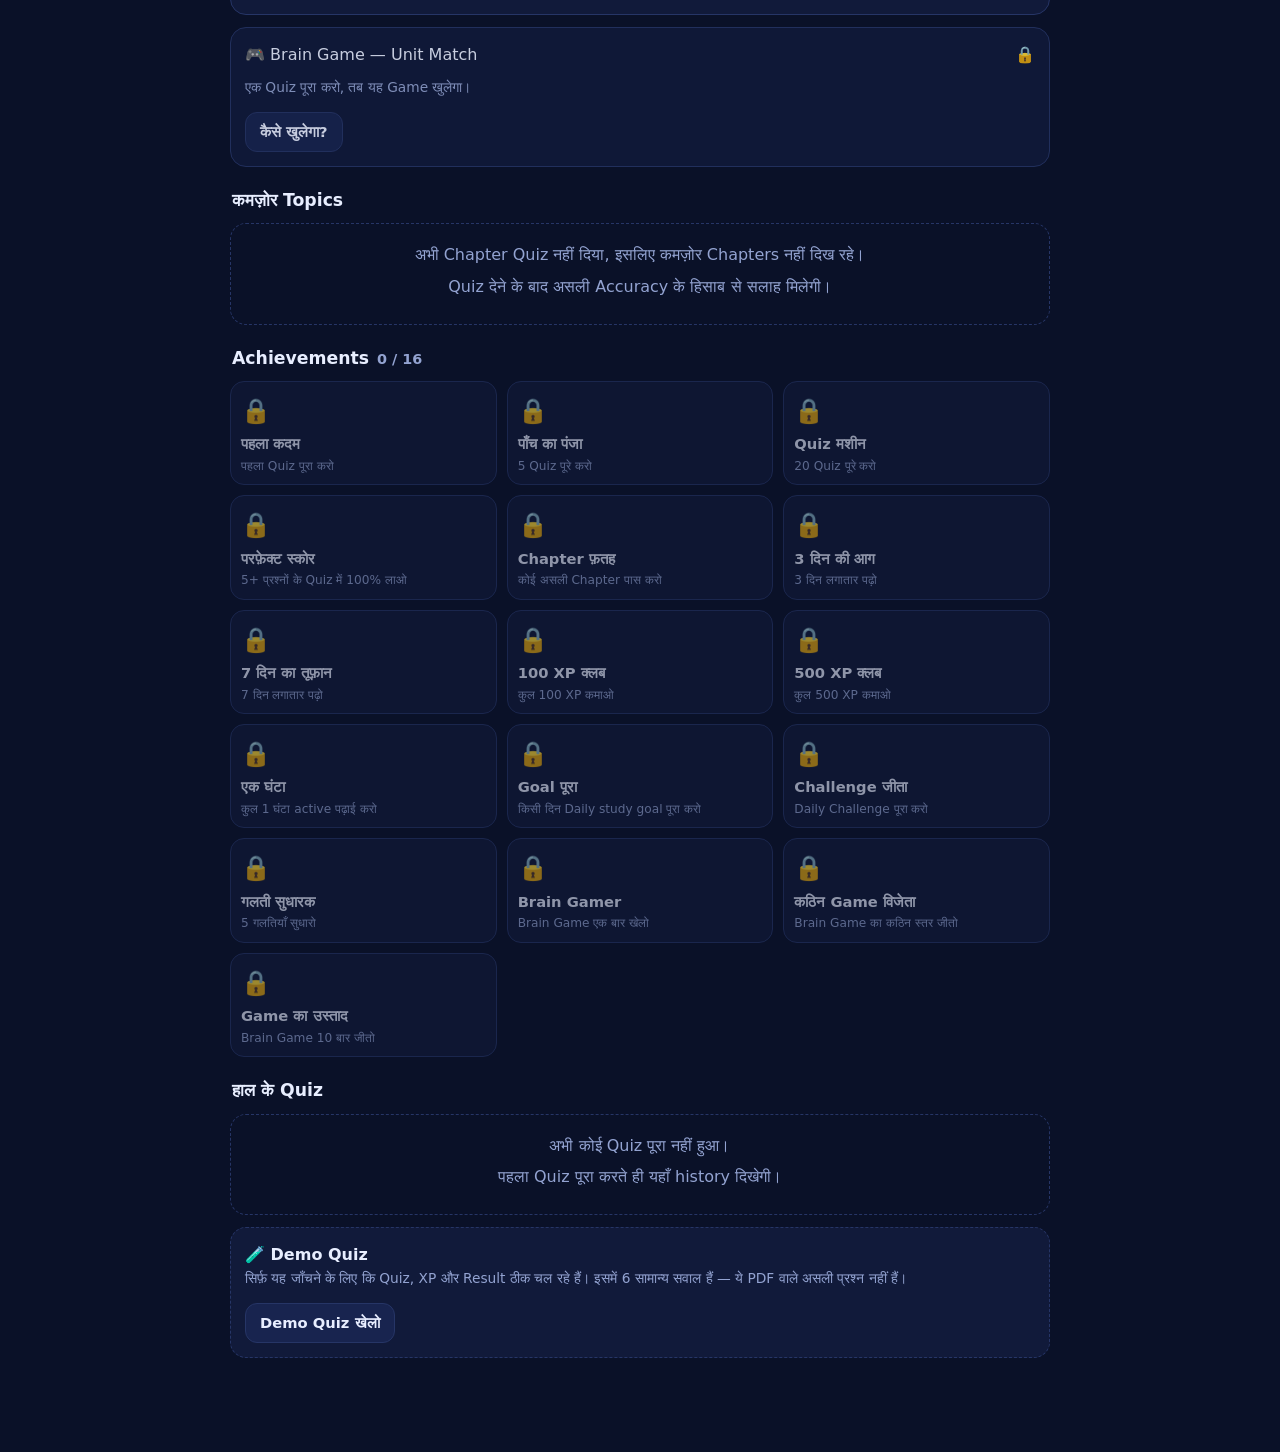
==== commit 4363530a: "Add files via upload" ====
--- a/index.html
+++ b/index.html
@@ -63,6 +63,10 @@
   <script src="js/notes.js"></script>
   <script src="js/pyq.js"></script>
   <script src="js/practice.js"></script>
+  <script src="js/notes-game.js"></script>
+  <script src="js/quickcheck.js"></script>
+  <script src="js/vault.js"></script>
+  <script src="js/sound.js"></script>
   <script src="js/app.js"></script>
 </body>
 </html>
--- a/css/extras.css
+++ b/css/extras.css
@@ -76,3 +76,31 @@
 .bottom-nav.x6 button { min-width: 0; padding-left: 2px; padding-right: 2px; }
 .bottom-nav.x6 button small { font-size: 0.66rem; white-space: nowrap; }
 .bottom-nav.x6 button span { font-size: 1.25rem; }
+
+/* ---------- Sound बटन और panel ---------- */
+.sound-btn { cursor: pointer; font-size: 0.95rem; line-height: 1.2; color: var(--text); }
+.sound-panel { position: fixed; right: 10px; top: 58px; z-index: 95; display: flex; flex-direction: column; gap: 8px; width: min(280px, calc(100vw - 20px)); padding: 12px; background: var(--surface); border: 1px solid var(--line); border-radius: 14px; box-shadow: 0 10px 30px rgba(0, 0, 0, 0.45); }
+.sound-panel[hidden] { display: none; }
+.sound-panel small { line-height: 1.5; }
+.sound-track { display: flex; align-items: center; justify-content: space-between; gap: 8px; padding: 6px 10px; background: var(--surface-2); border: 1px solid var(--line); border-radius: 10px; font-size: 0.86rem; }
+.sound-track span { overflow: hidden; text-overflow: ellipsis; white-space: nowrap; flex: 1; }
+
+/* ---------- Fun Vault ---------- */
+.vt-open-card { text-align: center; background: linear-gradient(135deg, rgba(167, 139, 250, 0.18), rgba(52, 211, 153, 0.12)); }
+.vt-clock { font-size: 2.6rem; font-weight: 800; letter-spacing: 2px; margin: 6px 0; color: var(--gold); font-variant-numeric: tabular-nums; }
+.vt-card { min-height: 140px; display: flex; flex-direction: column; justify-content: center; gap: 10px; }
+.vt-text { font-size: 1.15rem; line-height: 1.8; overflow-wrap: anywhere; margin: 0; }
+.vt-answer { font-size: 1.1rem; color: var(--green); font-weight: 700; margin: 0; overflow-wrap: anywhere; }
+.vt-answer[hidden] { display: none; }
+
+/* ---------- गणित (LaTeX) और सूत्र के उदाहरण ---------- */
+.x-tex { font-family: "Cambria Math", "STIX Two Math", monospace; background: var(--surface-2); border-radius: 6px; padding: 1px 5px; overflow-wrap: anywhere; }
+.katex { font-size: 1.08em; }
+.katex-display { overflow-x: auto; overflow-y: hidden; padding: 4px 0; margin: 0.4em 0; }
+.nt-formula .katex-display { margin: 0; text-align: left; }
+.nt-formula { font-family: inherit; }
+.opt-text .katex, .q-text .katex { font-size: 1.05em; }
+.nt-examples { margin-top: 12px; padding-top: 8px; border-top: 1px dashed var(--line); display: flex; flex-direction: column; gap: 10px; }
+.nt-examples h4 { font-size: 0.98rem; color: var(--green); margin: 0; }
+.nt-ex { background: rgba(52, 211, 153, 0.07); border: 1px solid rgba(52, 211, 153, 0.35); border-radius: 12px; padding: 10px 12px; }
+.nt-ex .nt-a p { margin: 0 0 6px; }
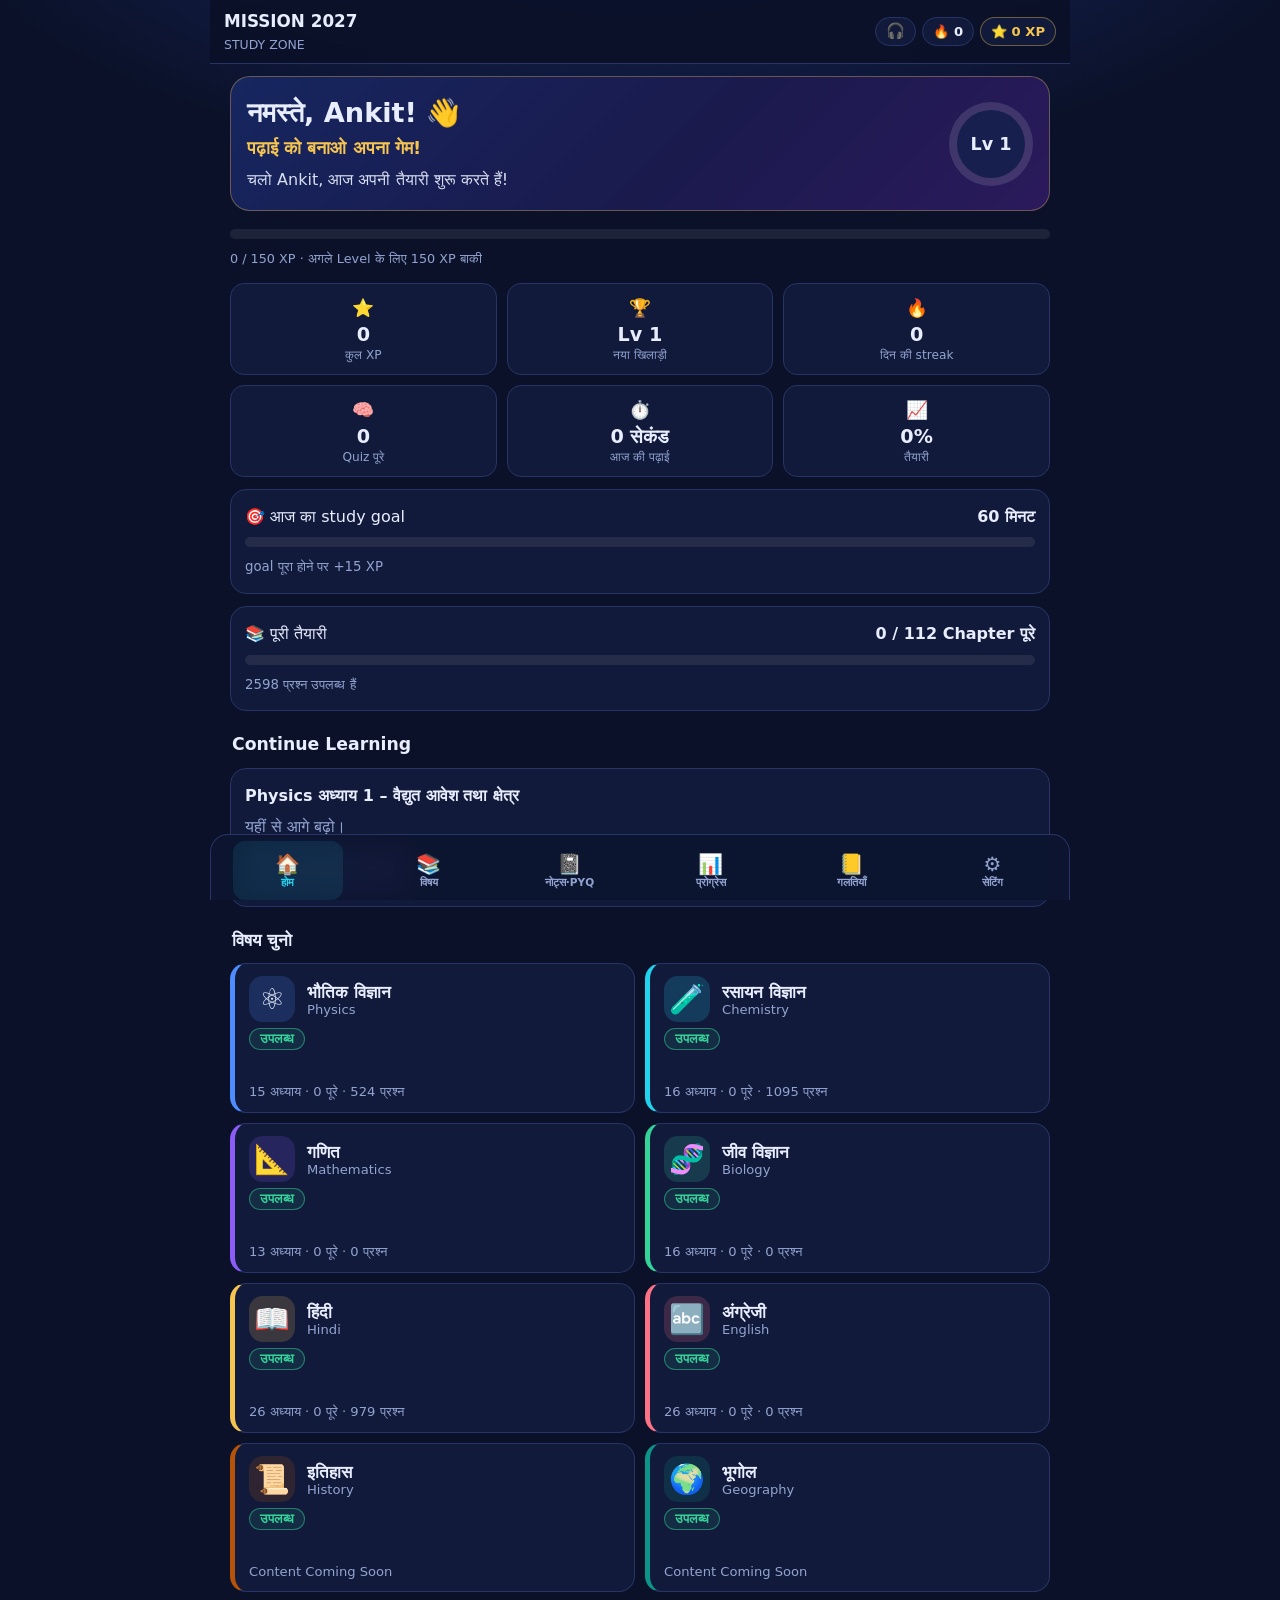
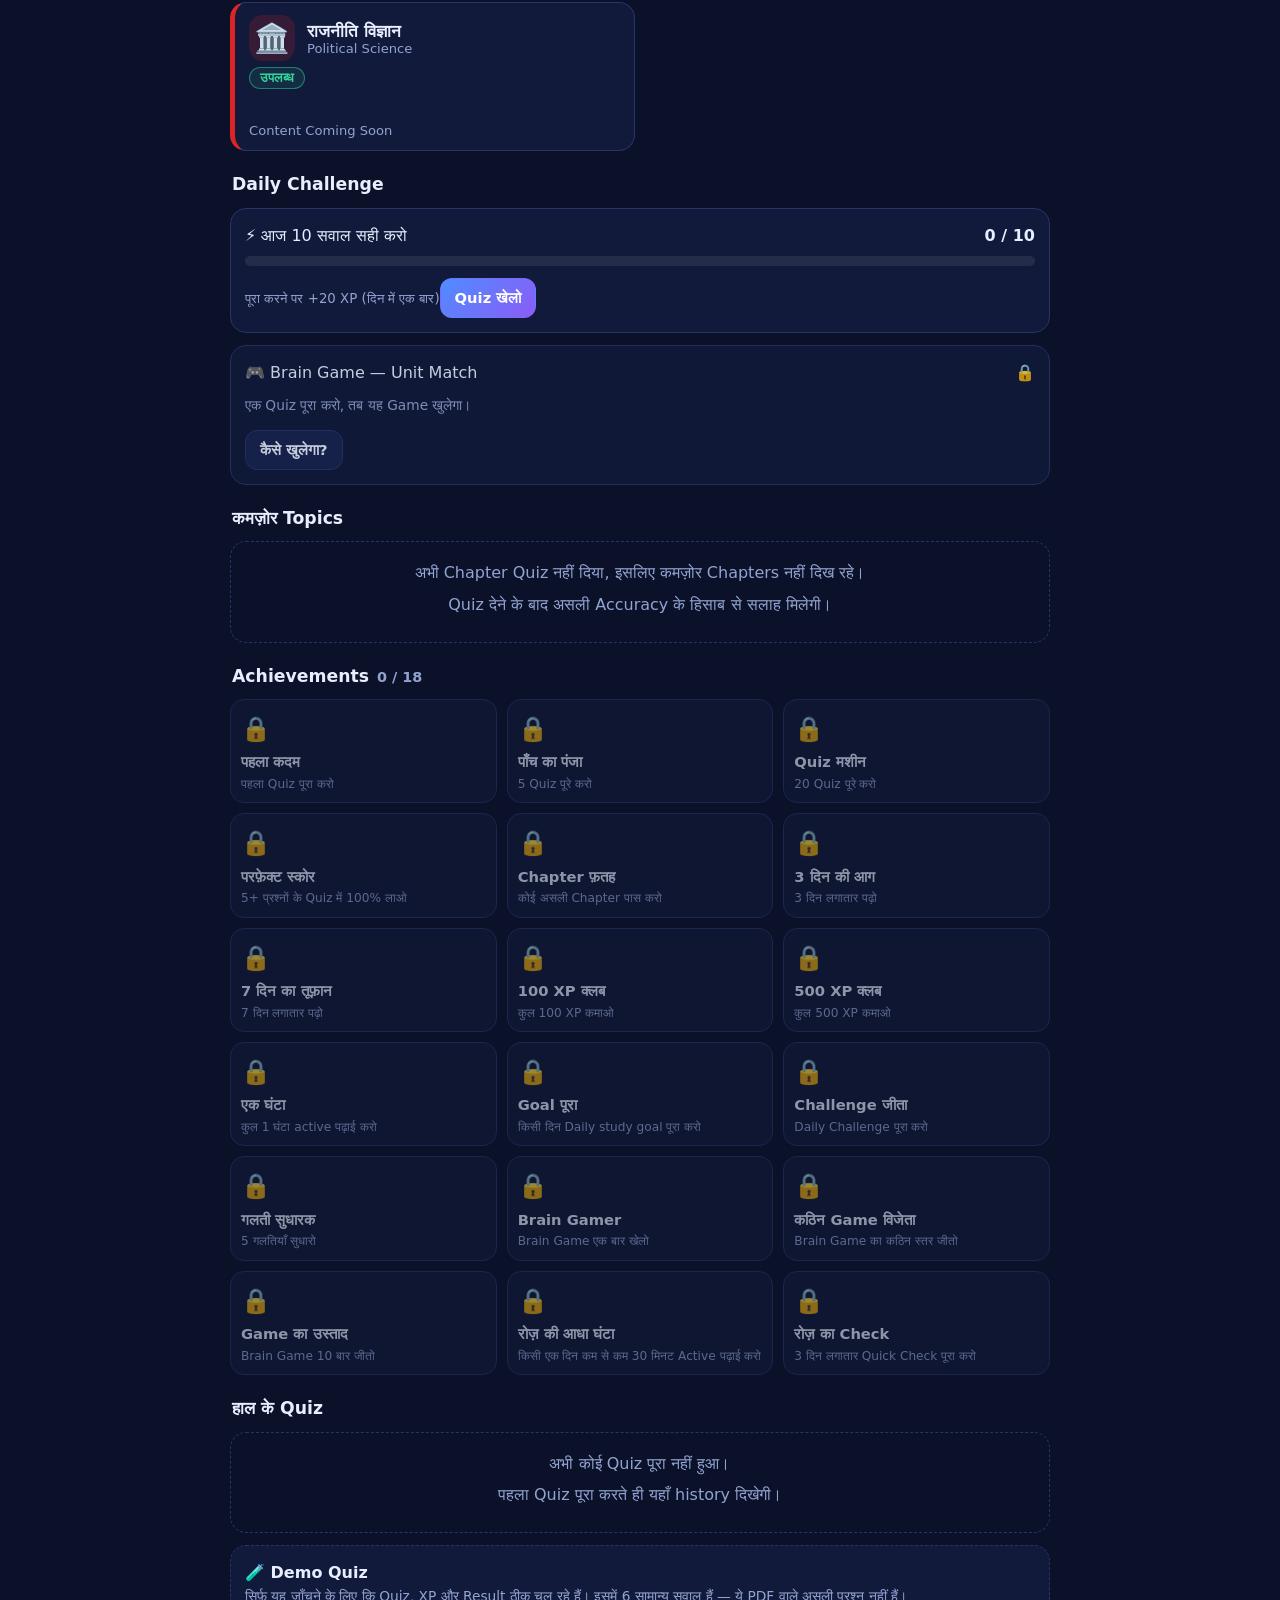
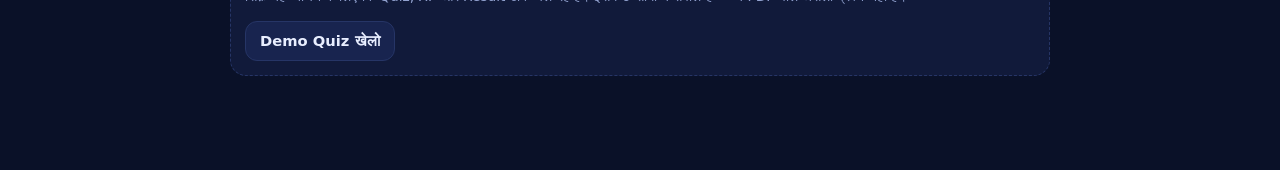
==== commit 2dedbfd9: "Update index.html" ====
--- a/index.html
+++ b/index.html
@@ -10,6 +10,7 @@
   <link rel="stylesheet" href="css/style.css">
   <link rel="stylesheet" href="css/responsive.css">
   <link rel="stylesheet" href="css/extras.css">
+  <link rel="stylesheet" href="css/level-building.css">
 </head>
 <body>
   <div id="app-shell">
@@ -65,6 +66,7 @@
   <script src="js/practice.js"></script>
   <script src="js/notes-game.js"></script>
   <script src="js/quickcheck.js"></script>
+  <script src="js/level-building.js"></script>
   <script src="js/vault.js"></script>
   <script src="js/sound.js"></script>
   <script src="js/app.js"></script>
--- a/css/extras.css
+++ b/css/extras.css
@@ -52,6 +52,28 @@
 .nt-embed { width: 100%; border: 1px solid var(--line); border-radius: 12px; background: #fff; display: block; margin: 8px 0; }
 .nt-cap { color: var(--muted); font-size: 0.86rem; text-align: center; }
 .nt-item[hidden], .nt-sec[hidden] { display: none; }
+/* Theory/Derivation के Point के ठीक नीचे लगा Diagram */
+.nt-inline-diagram { margin: 10px 0 4px; }
+.nt-inline-diagram .nt-media { margin: 4px auto; }
+/* Step-by-Step बदलता Diagram — बगल-बगल Scroll होने वाली पट्टी */
+.nt-step-diagrams { display: flex; gap: 10px; overflow-x: auto; margin: 10px 0 4px; padding-bottom: 4px; -webkit-overflow-scrolling: touch; }
+.nt-step { flex: 0 0 auto; width: 78%; max-width: 260px; background: var(--surface-2); border: 1px solid var(--line); border-radius: 10px; padding: 8px; scroll-snap-align: start; }
+.nt-step-diagrams { scroll-snap-type: x proximity; }
+.nt-step .nt-media { margin: 4px auto; }
+.nt-step-num { display: inline-block; font-size: 0.78rem; font-weight: 700; color: var(--gold); background: var(--surface); border-radius: 6px; padding: 1px 8px; margin-bottom: 4px; }
+
+/* ---------- Quick Check (हर ~10 मिनट Reading पर छोटा Card) ---------- */
+.qc-overlay { position: fixed; inset: 0; z-index: 9000; display: flex; align-items: flex-end; justify-content: center; background: rgba(0,0,0,0.45); padding: 0; }
+.qc-card { width: 100%; max-width: 480px; background: var(--surface); border-radius: 16px 16px 0 0; padding: 16px; box-shadow: 0 -6px 24px rgba(0,0,0,0.35); max-height: 88vh; overflow-y: auto; }
+.qc-head { display: flex; align-items: center; justify-content: space-between; margin-bottom: 10px; }
+.qc-tag { font-weight: 800; color: var(--gold); font-size: 0.95rem; }
+.qc-skip { background: none; border: 1px solid var(--line); color: var(--muted); border-radius: 8px; padding: 4px 10px; font-size: 0.82rem; }
+.qc-q { font-size: 1.02rem; line-height: 1.7; margin-bottom: 10px; }
+.qc-opts { display: flex; flex-direction: column; gap: 8px; }
+.qc-opt { text-align: left; background: var(--surface-2); border: 1px solid var(--line); border-radius: 10px; padding: 10px 12px; font-size: 0.97rem; display: flex; gap: 8px; }
+.qc-opt.right { border-color: var(--green); background: rgba(34,197,94,0.12); }
+.qc-opt.wrong { border-color: #ef4444; background: rgba(239,68,68,0.12); }
+.qc-quote { margin: 10px 0; padding: 12px 14px; background: var(--surface-2); border-left: 3px solid var(--gold); border-radius: 8px; font-style: italic; line-height: 1.7; }
 
 /* ---------- PYQ ---------- */
 .pq-card { display: flex; flex-direction: column; gap: 8px; }
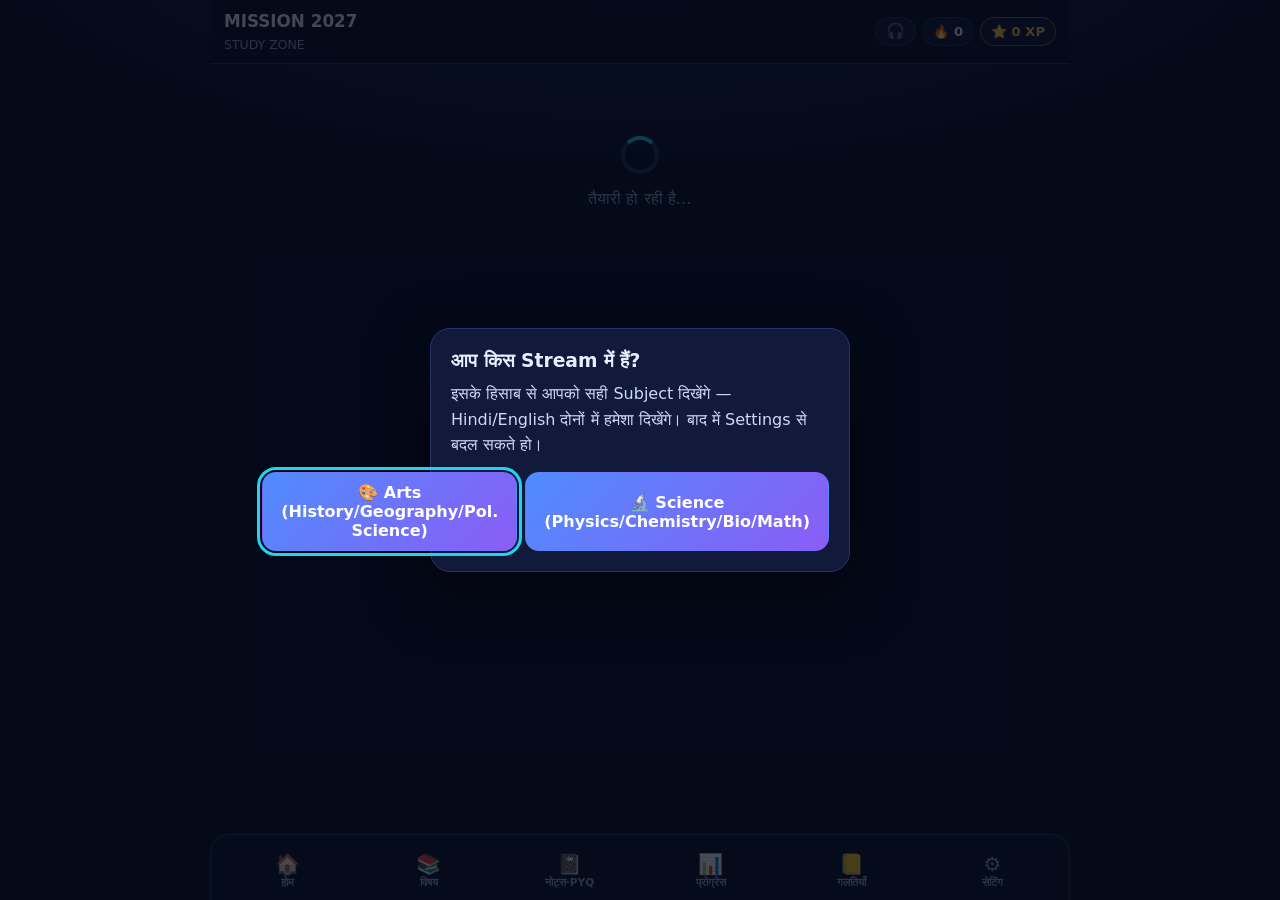
==== commit 2648771e: "Add files via upload" ====
--- a/index.html
+++ b/index.html
@@ -10,6 +10,7 @@
   <link rel="stylesheet" href="css/style.css">
   <link rel="stylesheet" href="css/responsive.css">
   <link rel="stylesheet" href="css/extras.css">
+  <link rel="stylesheet" href="css/lab.css">
   <link rel="stylesheet" href="css/level-building.css">
 </head>
 <body>
@@ -68,6 +69,8 @@
   <script src="js/quickcheck.js"></script>
   <script src="js/level-building.js"></script>
   <script src="js/vault.js"></script>
+  <script src="js/books.js"></script>
+  <script src="js/lab.js"></script>
   <script src="js/sound.js"></script>
   <script src="js/app.js"></script>
 </body>
--- a/css/extras.css
+++ b/css/extras.css
@@ -126,3 +126,10 @@
 .nt-examples h4 { font-size: 0.98rem; color: var(--green); margin: 0; }
 .nt-ex { background: rgba(52, 211, 153, 0.07); border: 1px solid rgba(52, 211, 153, 0.35); border-radius: 12px; padding: 10px 12px; }
 .nt-ex .nt-a p { margin: 0 0 6px; }
+
+/* ---------- Book Reading ---------- */
+.bk-lock { text-align: center; display: flex; flex-direction: column; gap: 12px; align-items: center; }
+.bk-lock-ico { font-size: 2.5rem; }
+.bk-lock input { width: 100%; text-align: center; }
+.bk-chapter blockquote.bk-quote { margin: 10px 0; padding: 10px 14px; border-left: 3px solid var(--gold); background: var(--surface-2); font-style: italic; border-radius: 8px; }
+.bk-action { background: rgba(52, 211, 153, 0.1); border: 1px solid rgba(52, 211, 153, 0.4); border-radius: 10px; padding: 8px 12px; margin-top: 8px; }
--- a/css/lab.css
+++ b/css/lab.css
@@ -0,0 +1,27 @@
+/* ==========================================================
+   lab.css : Virtual Physics Lab का design
+   पुराने :root वाले रंग ही इस्तेमाल होते हैं।
+   ========================================================== */
+.lab-appcard { display: flex; flex-direction: column; gap: 12px; }
+.lab-svg { background: #fff; border-radius: 12px; padding: 6px; }
+.lab-svg svg { width: 100%; height: auto; display: block; }
+.lab-param { display: flex; flex-direction: column; gap: 4px; }
+.lab-param label { font-size: 0.9rem; display: flex; justify-content: space-between; gap: 8px; }
+.lab-param label b { color: var(--gold); }
+.lab-param input[type="range"] { width: 100%; accent-color: var(--blue); }
+
+.lab-steps { display: flex; flex-direction: column; gap: 8px; }
+.lab-step { display: flex; align-items: flex-start; gap: 10px; padding: 10px 12px; border-radius: 12px; border: 1px solid var(--line); background: var(--surface-2); opacity: 0.55; }
+.lab-step.active { opacity: 1; border-color: var(--blue); background: rgba(79, 140, 255, 0.1); }
+.lab-step.done { opacity: 0.85; border-color: rgba(52, 211, 153, 0.5); background: rgba(52, 211, 153, 0.08); }
+.lab-step-ico { font-size: 1.1rem; flex: none; }
+.lab-step-text { flex: 1; font-size: 0.95rem; line-height: 1.6; overflow-wrap: anywhere; }
+.lab-step .btn { flex: none; margin-top: 2px; }
+
+.lab-table-wrap { overflow-x: auto; }
+.lab-table { width: 100%; border-collapse: collapse; font-size: 0.86rem; white-space: nowrap; }
+.lab-table th, .lab-table td { padding: 7px 10px; border-bottom: 1px solid var(--line); text-align: center; }
+.lab-table th { color: var(--muted); font-weight: 700; }
+
+.lab-result-row { display: flex; gap: 8px; }
+.lab-result-row input { flex: 1; min-width: 0; min-height: 44px; padding: 8px 12px; border-radius: 12px; border: 1px solid var(--line); background: var(--surface); color: var(--text); font: inherit; }
